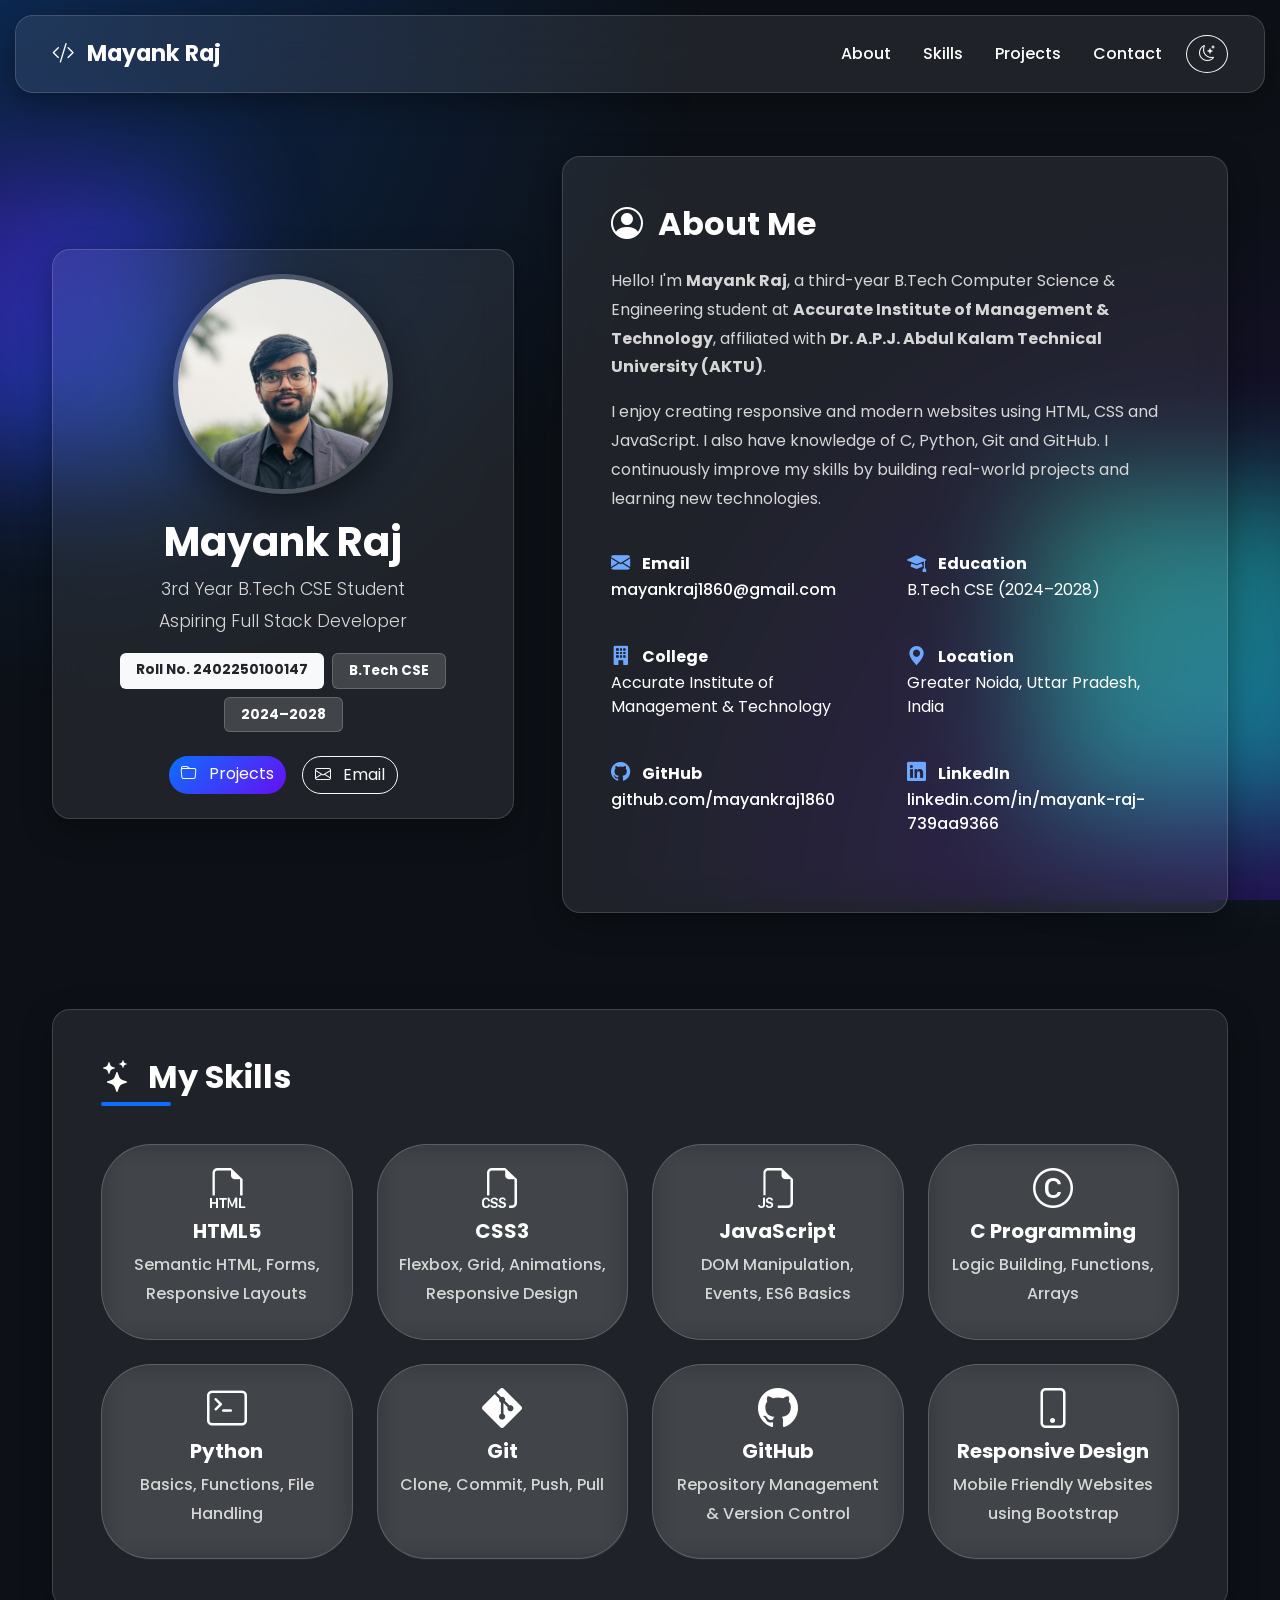
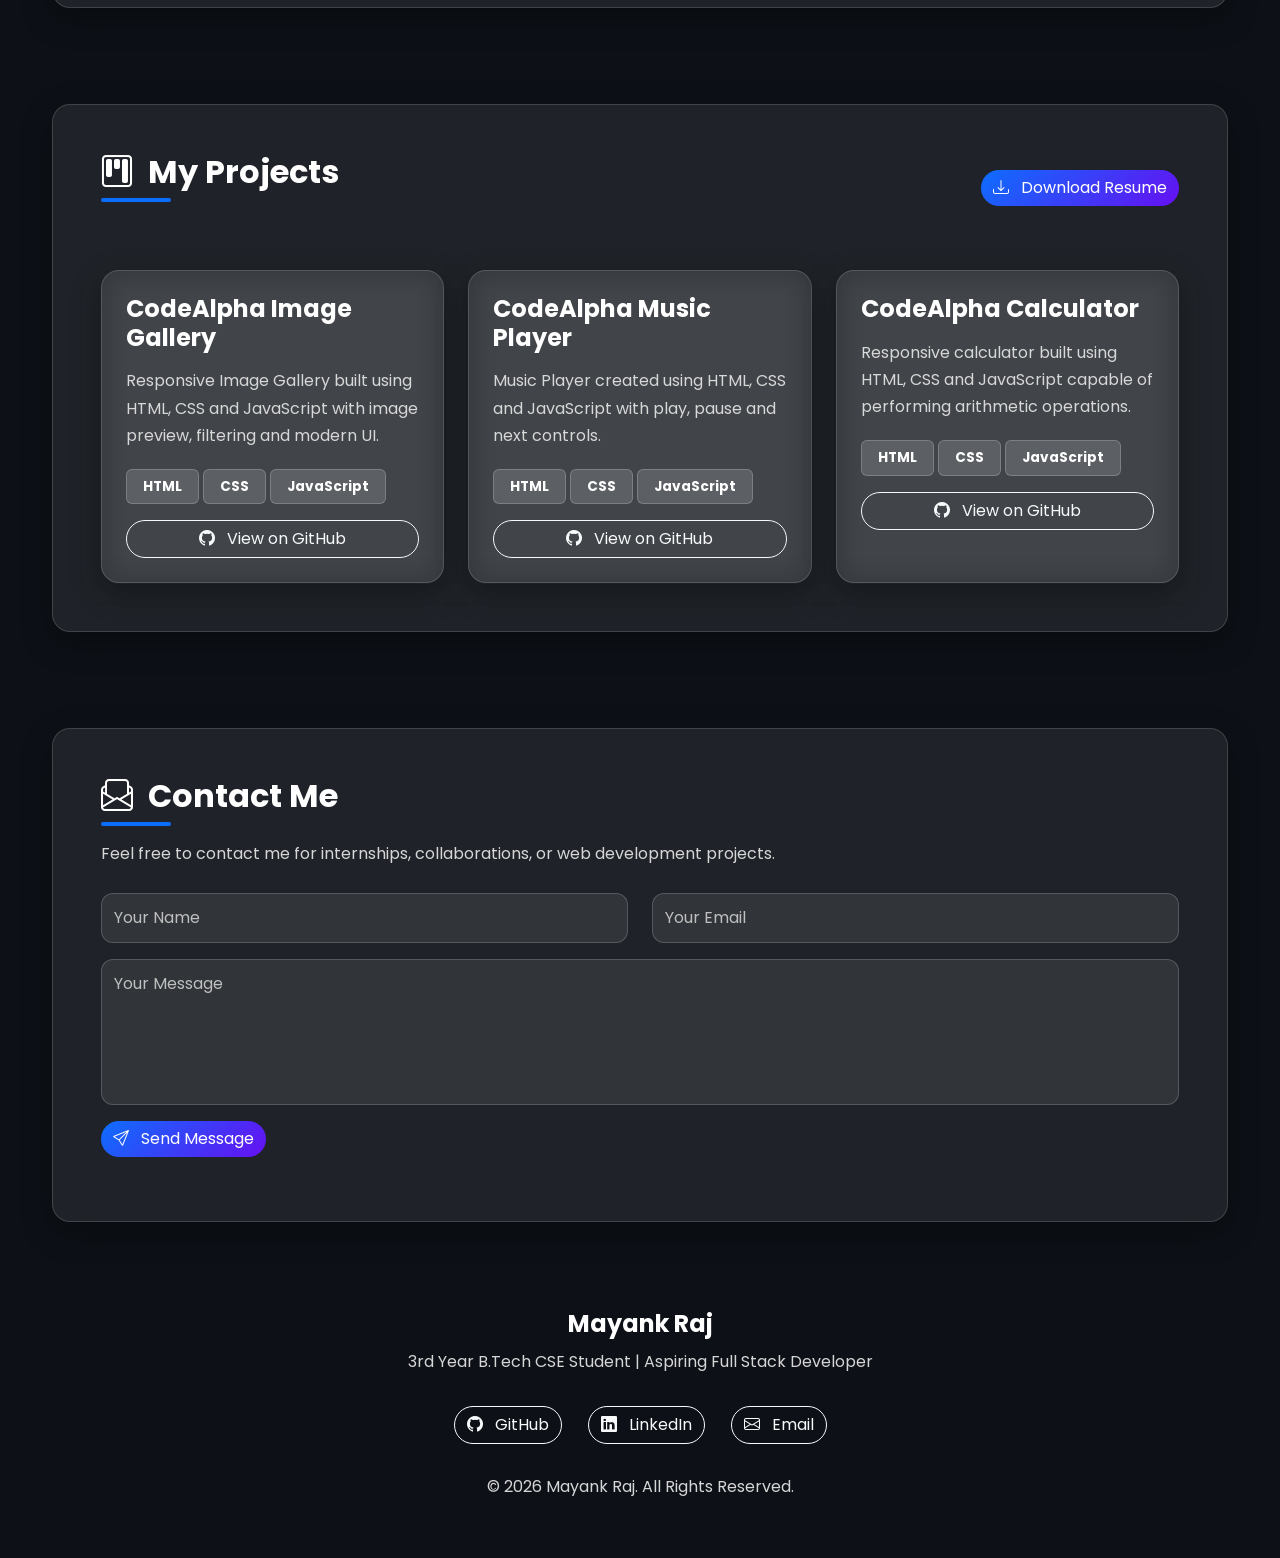
==== task1-portfolio/index.html @ ece67030 "Fix nested git repositories and upload all task files properly" ====
<!doctype html>
<html lang="en">
	<head>
		<meta charset="UTF-8" />

		<meta name="viewport" content="width=device-width, initial-scale=1.0" />

		<title>Mayank Raj | Portfolio</title>

		<!-- Bootstrap CSS -->

		<link
			href="https://cdn.jsdelivr.net/npm/bootstrap@5.3.3/dist/css/bootstrap.min.css"
			rel="stylesheet"
		/>

		<!-- Bootstrap Icons -->

		<link
			href="https://cdn.jsdelivr.net/npm/bootstrap-icons@1.11.3/font/bootstrap-icons.css"
			rel="stylesheet"
		/>

		<!-- Custom CSS -->

		<link rel="stylesheet" href="style.css" />
	</head>

	<body>
		<!-- ================= BACKGROUND ================= -->

		<div class="bg-grad"></div>

		<div class="blob blob-1"></div>

		<div class="blob blob-2"></div>

		<!-- ================= NAVBAR ================= -->

		<nav class="navbar navbar-expand-lg navbar-dark glassy py-3">
			<div class="container">
				<a class="navbar-brand fw-bold" href="#">
					<i class="bi bi-code-slash me-2"></i>

					Mayank Raj
				</a>

				<button
					class="navbar-toggler"
					type="button"
					data-bs-toggle="collapse"
					data-bs-target="#navbarNav"
				>
					<span class="navbar-toggler-icon"></span>
				</button>

				<div class="collapse navbar-collapse" id="navbarNav">
					<ul class="navbar-nav ms-auto align-items-lg-center gap-lg-3">
						<li class="nav-item">
							<a class="nav-link active" href="#about"> About </a>
						</li>

						<li class="nav-item">
							<a class="nav-link" href="#skills"> Skills </a>
						</li>

						<li class="nav-item">
							<a class="nav-link" href="#projects"> Projects </a>
						</li>

						<li class="nav-item">
							<a class="nav-link" href="#contact"> Contact </a>
						</li>

						<li class="nav-item">
							<button
								id="themeToggle"
								class="btn btn-outline-light rounded-circle"
							>
								<i class="bi bi-moon-stars"></i>
							</button>
						</li>
					</ul>
				</div>
			</div>
		</nav>

		<!-- ================= HERO ================= -->

		<header class="container py-5">
			<div class="row align-items-center g-5">
				<!-- LEFT COLUMN -->

				<div class="col-lg-5">
					<div class="profile-card glassy p-4 text-center">
						<img
							src="images/profile.jpg"
							alt="Mayank Raj"
							class="profile-img img-fluid mb-4"
						/>

						<h1>Mayank Raj</h1>

						<p class="lead">
							3rd Year B.Tech CSE Student

							<br />

							Aspiring Full Stack Developer
						</p>

						<div class="d-flex justify-content-center flex-wrap gap-2 mb-4">
							<span class="badge text-bg-light text-dark">
								Roll No. 2402250100147
							</span>

							<span class="badge glassy-badge"> B.Tech CSE </span>

							<span class="badge glassy-badge"> 2024–2028 </span>
						</div>

						<div class="d-flex justify-content-center gap-3">
							<a href="#projects" class="btn btn-primary">
								<i class="bi bi-folder me-2"></i>

								Projects
							</a>

							<a
								href="mailto:mayankraj1860@gmail.com"
								class="btn btn-outline-light"
							>
								<i class="bi bi-envelope me-2"></i>

								Email
							</a>
						</div>
					</div>
				</div>

				<!-- RIGHT COLUMN -->

				<div class="col-lg-7">
					<div id="about" class="glassy p-4 p-lg-5">
						<h2>
							<i class="bi bi-person-circle me-2"></i>

							About Me
						</h2>
						<p class="mt-4">
							Hello! I'm <strong>Mayank Raj</strong>, a third-year B.Tech
							Computer Science & Engineering student at
							<strong>Accurate Institute of Management & Technology</strong>,
							affiliated with
							<strong>Dr. A.P.J. Abdul Kalam Technical University (AKTU)</strong
							>.
						</p>

						<p>
							I enjoy creating responsive and modern websites using HTML, CSS
							and JavaScript. I also have knowledge of C, Python, Git and
							GitHub. I continuously improve my skills by building real-world
							projects and learning new technologies.
						</p>

						<div class="row mt-4">
							<div class="col-md-6 mb-3">
								<div class="info">
									<i class="bi bi-envelope-fill me-2"></i>

									<strong>Email</strong>

									<br />

									<a href="mailto:mayankraj1860@gmail.com" class="social-link">
										mayankraj1860@gmail.com
									</a>
								</div>
							</div>

							<div class="col-md-6 mb-3">
								<div class="info">
									<i class="bi bi-mortarboard-fill me-2"></i>

									<strong>Education</strong>

									<br />

									B.Tech CSE (2024–2028)
								</div>
							</div>

							<div class="col-md-6 mb-3">
								<div class="info">
									<i class="bi bi-building-fill me-2"></i>

									<strong>College</strong>

									<br />

									Accurate Institute of Management & Technology
								</div>
							</div>

							<div class="col-md-6 mb-3">
								<div class="info">
									<i class="bi bi-geo-alt-fill me-2"></i>

									<strong>Location</strong>

									<br />

									Greater Noida, Uttar Pradesh, India
								</div>
							</div>

							<div class="col-md-6 mb-3">
								<div class="info">
									<i class="bi bi-github me-2"></i>

									<strong>GitHub</strong>

									<br />

									<a
										href="https://github.com/mayankraj1860"
										target="_blank"
										class="social-link"
									>
										github.com/mayankraj1860
									</a>
								</div>
							</div>

							<div class="col-md-6 mb-3">
								<div class="info">
									<i class="bi bi-linkedin me-2"></i>

									<strong>LinkedIn</strong>

									<br />

									<a
										href="https://www.linkedin.com/in/mayank-raj-739aa9366"
										target="_blank"
										class="social-link"
									>
										linkedin.com/in/mayank-raj-739aa9366
									</a>
								</div>
							</div>
						</div>
					</div>
				</div>
			</div>
		</header>
		<!-- ================= SKILLS ================= -->

		<section id="skills" class="container py-5">
			<div class="glassy p-4 p-lg-5">
				<h2 class="mb-5">
					<i class="bi bi-stars me-2"></i>

					My Skills
				</h2>

				<div class="row g-4">
					<!-- HTML -->

					<div class="col-lg-3 col-md-6">
						<div class="skill-chip h-100 text-center">
							<i class="bi bi-filetype-html fs-1 mb-3"></i>

							<h5>HTML5</h5>

							<p>Semantic HTML, Forms, Responsive Layouts</p>
						</div>
					</div>

					<!-- CSS -->

					<div class="col-lg-3 col-md-6">
						<div class="skill-chip h-100 text-center">
							<i class="bi bi-filetype-css fs-1 mb-3"></i>

							<h5>CSS3</h5>

							<p>Flexbox, Grid, Animations, Responsive Design</p>
						</div>
					</div>

					<!-- JavaScript -->

					<div class="col-lg-3 col-md-6">
						<div class="skill-chip h-100 text-center">
							<i class="bi bi-filetype-js fs-1 mb-3"></i>

							<h5>JavaScript</h5>

							<p>DOM Manipulation, Events, ES6 Basics</p>
						</div>
					</div>

					<!-- C -->

					<div class="col-lg-3 col-md-6">
						<div class="skill-chip h-100 text-center">
							<i class="bi bi-c-circle fs-1 mb-3"></i>

							<h5>C Programming</h5>

							<p>Logic Building, Functions, Arrays</p>
						</div>
					</div>

					<!-- Python -->

					<div class="col-lg-3 col-md-6">
						<div class="skill-chip h-100 text-center">
							<i class="bi bi-terminal fs-1 mb-3"></i>

							<h5>Python</h5>

							<p>Basics, Functions, File Handling</p>
						</div>
					</div>

					<!-- Git -->

					<div class="col-lg-3 col-md-6">
						<div class="skill-chip h-100 text-center">
							<i class="bi bi-git fs-1 mb-3"></i>

							<h5>Git</h5>

							<p>Clone, Commit, Push, Pull</p>
						</div>
					</div>

					<!-- GitHub -->

					<div class="col-lg-3 col-md-6">
						<div class="skill-chip h-100 text-center">
							<i class="bi bi-github fs-1 mb-3"></i>

							<h5>GitHub</h5>

							<p>Repository Management & Version Control</p>
						</div>
					</div>

					<!-- Responsive -->

					<div class="col-lg-3 col-md-6">
						<div class="skill-chip h-100 text-center">
							<i class="bi bi-phone fs-1 mb-3"></i>

							<h5>Responsive Design</h5>

							<p>Mobile Friendly Websites using Bootstrap</p>
						</div>
					</div>
				</div>
			</div>
		</section>
		<!-- ================= PROJECTS ================= -->

		<section id="projects" class="container py-5">
			<div class="glassy p-4 p-lg-5">
				<div
					class="d-flex justify-content-between align-items-center flex-wrap mb-5"
				>
					<h2>
						<i class="bi bi-kanban me-2"></i>

						My Projects
					</h2>

					<a href="resume.pdf" download class="btn btn-primary">
						<i class="bi bi-download me-2"></i>

						Download Resume
					</a>
				</div>

				<div class="row g-4">
					<!-- Project 1 -->

					<div class="col-lg-4">
						<div class="project-card glassy h-100 p-4">
							<h4>CodeAlpha Image Gallery</h4>

							<p>
								Responsive Image Gallery built using HTML, CSS and JavaScript
								with image preview, filtering and modern UI.
							</p>

							<div class="mb-3">
								<span class="badge glassy-badge">HTML</span>

								<span class="badge glassy-badge">CSS</span>

								<span class="badge glassy-badge">JavaScript</span>
							</div>

							<a
								href="https://github.com/mayankraj1860"
								target="_blank"
								class="btn btn-outline-light w-100"
							>
								<i class="bi bi-github me-2"></i>

								View on GitHub
							</a>
						</div>
					</div>

					<!-- Project 2 -->

					<div class="col-lg-4">
						<div class="project-card glassy h-100 p-4">
							<h4>CodeAlpha Music Player</h4>

							<p>
								Music Player created using HTML, CSS and JavaScript with play,
								pause and next controls.
							</p>

							<div class="mb-3">
								<span class="badge glassy-badge">HTML</span>

								<span class="badge glassy-badge">CSS</span>

								<span class="badge glassy-badge">JavaScript</span>
							</div>

							<a
								href="https://github.com/mayankraj1860"
								target="_blank"
								class="btn btn-outline-light w-100"
							>
								<i class="bi bi-github me-2"></i>

								View on GitHub
							</a>
						</div>
					</div>

					<!-- Project 3 -->

					<div class="col-lg-4">
						<div class="project-card glassy h-100 p-4">
							<h4>CodeAlpha Calculator</h4>

							<p>
								Responsive calculator built using HTML, CSS and JavaScript
								capable of performing arithmetic operations.
							</p>

							<div class="mb-3">
								<span class="badge glassy-badge">HTML</span>

								<span class="badge glassy-badge">CSS</span>

								<span class="badge glassy-badge">JavaScript</span>
							</div>

							<a
								href="https://github.com/mayankraj1860"
								target="_blank"
								class="btn btn-outline-light w-100"
							>
								<i class="bi bi-github me-2"></i>

								View on GitHub
							</a>
						</div>
					</div>
				</div>
			</div>
		</section>
		<!-- ================= CONTACT ================= -->

		<section id="contact" class="container py-5">
			<div class="glassy p-4 p-lg-5">
				<h2 class="mb-4">
					<i class="bi bi-envelope-paper me-2"></i>

					Contact Me
				</h2>

				<p class="mb-4">
					Feel free to contact me for internships, collaborations, or web
					development projects.
				</p>

				<form onsubmit="handleSubmit(event)">
					<div class="row">
						<div class="col-md-6 mb-3">
							<input
								type="text"
								class="form-control glass-input"
								placeholder="Your Name"
								required
							/>
						</div>

						<div class="col-md-6 mb-3">
							<input
								type="email"
								class="form-control glass-input"
								placeholder="Your Email"
								required
							/>
						</div>
					</div>

					<div class="mb-3">
						<textarea
							rows="5"
							class="form-control glass-input"
							placeholder="Your Message"
							required
						></textarea>
					</div>

					<button class="btn btn-primary">
						<i class="bi bi-send me-2"></i>

						Send Message
					</button>

					<p id="formMsg" class="mt-3"></p>
				</form>
			</div>
		</section>

		<!-- ================= FOOTER ================= -->

		<footer>
			<div class="container">
				<h4>Mayank Raj</h4>

				<p>3rd Year B.Tech CSE Student | Aspiring Full Stack Developer</p>

				<div class="d-flex justify-content-center flex-wrap gap-3 my-4">
					<a
						href="https://github.com/mayankraj1860"
						target="_blank"
						class="btn btn-outline-light"
					>
						<i class="bi bi-github me-2"></i>

						GitHub
					</a>

					<a
						href="https://www.linkedin.com/in/mayank-raj-739aa9366"
						target="_blank"
						class="btn btn-outline-light"
					>
						<i class="bi bi-linkedin me-2"></i>

						LinkedIn
					</a>

					<a
						href="mailto:mayankraj1860@gmail.com"
						class="btn btn-outline-light"
					>
						<i class="bi bi-envelope me-2"></i>

						Email
					</a>
				</div>

				<p>© 2026 Mayank Raj. All Rights Reserved.</p>
			</div>
		</footer>

		<!-- Bootstrap JS -->

		<script src="https://cdn.jsdelivr.net/npm/bootstrap@5.3.3/dist/js/bootstrap.bundle.min.js"></script>

		<!-- Custom JS -->

		<script src="app.js"></script>
	</body>
</html>
---- task1-portfolio/style.css ----
/*==================================================
        GOOGLE FONT
==================================================*/

@import url("https://fonts.googleapis.com/css2?family=Poppins:wght@300;400;500;600;700;800&display=swap");

/*==================================================
        ROOT COLORS
==================================================*/

:root {
	--bg-color: #0d1117;
	--card-bg: rgba(255, 255, 255, 0.08);

	--primary: #0d6efd;
	--secondary: #6610f2;

	--text: #ffffff;
	--text-light: #d6d6d6;

	--border: rgba(255, 255, 255, 0.15);

	--shadow: 0 10px 30px rgba(0, 0, 0, 0.35);
}

/*==================================================
        RESET
==================================================*/

* {
	margin: 0;
	padding: 0;
	box-sizing: border-box;
}

html {
	scroll-behavior: smooth;
}

body {
	font-family: "Poppins", sans-serif;

	background: var(--bg-color);

	color: var(--text);

	overflow-x: hidden;

	transition: 0.4s;
}

/*==================================================
        BACKGROUND
==================================================*/

.bg-grad {
	position: fixed;

	inset: 0;

	z-index: -3;

	background:
		radial-gradient(
			circle at top left,
			rgba(13, 110, 253, 0.25),
			transparent 45%
		),
		radial-gradient(
			circle at bottom right,
			rgba(102, 16, 242, 0.25),
			transparent 45%
		);
}

.blob {
	position: fixed;

	filter: blur(60px);

	opacity: 0.55;

	z-index: -2;

	animation: float 18s ease-in-out infinite;
}

.blob-1 {
	width: 280px;

	height: 280px;

	left: -80px;

	top: 20%;

	background: linear-gradient(135deg, #6610f2, #0d6efd);
}

.blob-2 {
	width: 320px;

	height: 320px;

	right: -80px;

	bottom: 10%;

	background: linear-gradient(135deg, #20c997, #0dcaf0);

	animation-delay: -5s;
}

@keyframes float {
	0%,
	100% {
		transform: translateY(0);
	}

	50% {
		transform: translateY(-20px) translateX(12px) rotate(4deg);
	}
}

/*==================================================
        GLASS EFFECT
==================================================*/

.glassy {
	background: var(--card-bg);

	border: 1px solid var(--border);

	border-radius: 18px;

	backdrop-filter: blur(18px);

	-webkit-backdrop-filter: blur(18px);

	box-shadow: var(--shadow);
}

.glassy-badge {
	background: rgba(255, 255, 255, 0.15);

	border: 1px solid rgba(255, 255, 255, 0.2);

	color: #fff;

	padding: 8px 15px;
}

/*==================================================
        CONTAINER
==================================================*/

.container {
	max-width: 1200px;
}

/*==================================================
        SECTION
==================================================*/

section {
	padding: 80px 0;
}

h1,
h2,
h3,
h4,
h5 {
	font-weight: 700;
}

p {
	color: var(--text-light);

	line-height: 1.8;
}
/*==================================================
        NAVBAR
==================================================*/

.navbar {
	margin: 15px;

	border-radius: 18px;
}

.navbar-brand {
	font-size: 1.4rem;

	font-weight: 700;
}

.nav-link {
	color: #ffffff !important;

	transition: 0.3s;

	font-weight: 500;
}

.nav-link:hover {
	color: #6ea8fe !important;
}

.nav-link.active {
	color: #0d6efd !important;
}

/*==================================================
        PROFILE CARD
==================================================*/

.profile-card {
	transition: 0.35s;
}

.profile-card:hover {
	transform: translateY(-8px);
}

.profile-img {
	width: 220px;

	height: 220px;

	border-radius: 50%;

	object-fit: cover;

	border: 5px solid rgba(255, 255, 255, 0.2);

	box-shadow: 0 15px 35px rgba(0, 0, 0, 0.4);
}

/*==================================================
        HERO
==================================================*/

header {
	min-height: 85vh;

	display: flex;

	align-items: center;
}

.lead {
	color: #d8d8d8;

	font-size: 1.1rem;
}

/*==================================================
        BUTTONS
==================================================*/

.btn {
	transition: 0.3s;

	border-radius: 50px;
}

.btn-primary {
	border: none;

	background: linear-gradient(135deg, #0d6efd, #6610f2);
}

.btn-primary:hover {
	transform: translateY(-3px);

	box-shadow: 0 10px 25px rgba(13, 110, 253, 0.35);
}

.btn-outline-light:hover {
	background: #fff;

	color: #111;
}

/*==================================================
        ABOUT
==================================================*/

.info {
	padding: 12px 0;

	color: #ffffff;
}

.info i {
	color: #6ea8fe;

	font-size: 1.2rem;
}

.info a {
	color: #fff;

	text-decoration: none;
}

.info a:hover {
	color: #6ea8fe;
}

/*==================================================
        BADGES
==================================================*/

.badge {
	font-size: 0.85rem;

	padding: 10px 16px;
}

/*==================================================
        SECTION TITLE
==================================================*/

section h2 {
	margin-bottom: 30px;

	position: relative;
}

section h2::after {
	content: "";

	width: 70px;

	height: 4px;

	background: #0d6efd;

	position: absolute;

	left: 0;

	bottom: -10px;

	border-radius: 10px;
}

/*==================================================
        SKILLS
==================================================*/

.skill-chip {
	padding: 14px 18px;

	border-radius: 50px;

	text-align: center;

	cursor: pointer;

	background: rgba(255, 255, 255, 0.08);

	border: 1px solid rgba(255, 255, 255, 0.18);

	backdrop-filter: blur(12px);

	transition: 0.35s;

	font-weight: 500;
}

.skill-chip:hover {
	transform: translateY(-5px);

	background: linear-gradient(135deg, #0d6efd, #6610f2);

	color: #fff;

	box-shadow: 0 10px 25px rgba(13, 110, 253, 0.35);
}
/*==================================================
        PROJECTS
==================================================*/

.project-card {
	height: 100%;

	padding: 25px;

	border-radius: 18px;

	background: rgba(255, 255, 255, 0.08);

	border: 1px solid rgba(255, 255, 255, 0.15);

	backdrop-filter: blur(15px);

	transition: 0.35s;
}

.project-card:hover {
	transform: translateY(-8px);

	box-shadow: 0 15px 35px rgba(0, 0, 0, 0.35);
}

.project-card h4 {
	margin-bottom: 15px;

	color: #fff;
}

.project-card p {
	color: #d8d8d8;

	margin-bottom: 20px;

	line-height: 1.7;
}

/*==================================================
        CONTACT FORM
==================================================*/

.form-label {
	color: #fff;

	font-weight: 500;
}

.glass-input {
	background: rgba(255, 255, 255, 0.08);

	border: 1px solid rgba(255, 255, 255, 0.18);

	color: #fff;

	border-radius: 12px;

	padding: 12px;

	transition: 0.3s;
}

.glass-input::placeholder {
	color: #bfbfbf;
}

.glass-input:focus {
	background: rgba(255, 255, 255, 0.12);

	color: #fff;

	border-color: #0d6efd;

	box-shadow: none;
}

textarea {
	resize: none;
}

/*==================================================
        FOOTER
==================================================*/

footer {
	padding: 40px 0;

	text-align: center;

	color: #cfcfcf;
}

footer h4 {
	color: #fff;

	margin-bottom: 10px;
}

footer a {
	margin: 5px;
}

/*==================================================
        THEME BUTTON
==================================================*/

#themeToggle {
	transition: 0.3s;
}

#themeToggle:hover {
	transform: rotate(20deg);
}

/*==================================================
        SCROLLBAR
==================================================*/

::-webkit-scrollbar {
	width: 10px;
}

::-webkit-scrollbar-track {
	background: #111827;
}

::-webkit-scrollbar-thumb {
	background: #0d6efd;

	border-radius: 20px;
}

::-webkit-scrollbar-thumb:hover {
	background: #5f9dff;
}

/*==================================================
        RESPONSIVE
==================================================*/

@media (max-width: 992px) {
	.profile-card {
		margin-bottom: 35px;
	}
}

@media (max-width: 768px) {
	.profile-img {
		width: 180px;

		height: 180px;
	}

	.navbar {
		margin: 8px;
	}

	.project-card {
		margin-bottom: 20px;
	}

	.btn {
		width: 100%;

		margin-top: 10px;
	}
}

@media (max-width: 576px) {
	h1 {
		font-size: 1.9rem;
	}

	.lead {
		font-size: 1rem;
	}

	.skill-chip {
		font-size: 0.9rem;

		padding: 12px;
	}
}
/*==================================================
                LIGHT MODE
==================================================*/

body.light-mode {
	--bg-color: #f5f7ff;
	--card-bg: rgba(255, 255, 255, 0.82);

	--text: #111827;
	--text-light: #4b5563;

	--border: rgba(0, 0, 0, 0.08);

	background: #f5f7ff;

	color: var(--text);
}

/* Background */

body.light-mode .bg-grad {
	background:
		radial-gradient(
			circle at top left,
			rgba(59, 130, 246, 0.18),
			transparent 45%
		),
		radial-gradient(
			circle at bottom right,
			rgba(139, 92, 246, 0.18),
			transparent 45%
		);
}

body.light-mode .blob {
	opacity: 0.22;
}

/* Glass Cards */

body.light-mode .glassy,
body.light-mode .project-card {
	background: rgba(255, 255, 255, 0.82);

	border: 1px solid rgba(0, 0, 0, 0.08);

	color: #111827;
}

/* Heading */

body.light-mode h1,
body.light-mode h2,
body.light-mode h3,
body.light-mode h4,
body.light-mode h5,
body.light-mode h6 {
	color: #111827 !important;
}

/* Paragraph */

body.light-mode p {
	color: #4b5563 !important;
}

body.light-mode .lead {
	color: #374151 !important;
}

/* Navbar */

body.light-mode .navbar {
	background: rgba(255, 255, 255, 0.88);
}

body.light-mode .navbar-brand {
	color: #111827 !important;
}

body.light-mode .nav-link {
	color: #374151 !important;
}

body.light-mode .nav-link:hover {
	color: #0d6efd !important;
}

/* About */

body.light-mode .info {
	color: #111827;
}

body.light-mode .info a {
	color: #111827;
}

body.light-mode .info a:hover {
	color: #0d6efd;
}

/* Skills */

body.light-mode .skill-chip {
	background: #ffffff;

	color: #111827;

	border: 1px solid #d1d5db;
}

body.light-mode .skill-chip:hover {
	background: linear-gradient(135deg, #0d6efd, #6610f2);

	color: #ffffff;
}

/* Badges */

body.light-mode .glassy-badge {
	background: #0d6efd;

	color: #ffffff;

	border: none;
}

body.light-mode .badge.text-bg-light {
	background: #111827 !important;

	color: #ffffff !important;
}

/* Buttons */

body.light-mode .btn-outline-light {
	color: #111827;

	border: 1px solid #111827;
}

body.light-mode .btn-outline-light:hover {
	background: #111827;

	color: #ffffff;
}

/* Contact */

body.light-mode .glass-input {
	background: #ffffff;

	color: #111827;

	border: 1px solid #d1d5db;
}

body.light-mode .glass-input::placeholder {
	color: #6b7280;
}

body.light-mode .glass-input:focus {
	border-color: #0d6efd;

	color: #111827;

	background: #ffffff;
}

/* Footer */

body.light-mode footer {
	color: #4b5563;
}

body.light-mode footer h4 {
	color: #111827;
}

/* Scrollbar */

body.light-mode::-webkit-scrollbar-track {
	background: #e5e7eb;
}

body.light-mode::-webkit-scrollbar-thumb {
	background: #0d6efd;
}

/* Smooth Transition */

body,
.navbar,
.glassy,
.project-card,
.skill-chip,
.glass-input,
.btn,
.nav-link,
.info,
footer {
	transition: 0.35s ease;
}

.nav-link.active {
	color: #0d6efd;
	font-weight: 600;
}

/* ===============================
        Social Links
================================ */

.social-link {
	color: #ffffff;

	text-decoration: none;

	font-weight: 500;

	transition: 0.3s;
}

.social-link:hover {
	color: #0d6efd;
}

/* Light Mode */

body.light-mode .social-link {
	color: #111827;
}

body.light-mode .social-link:hover {
	color: #0d6efd;
}
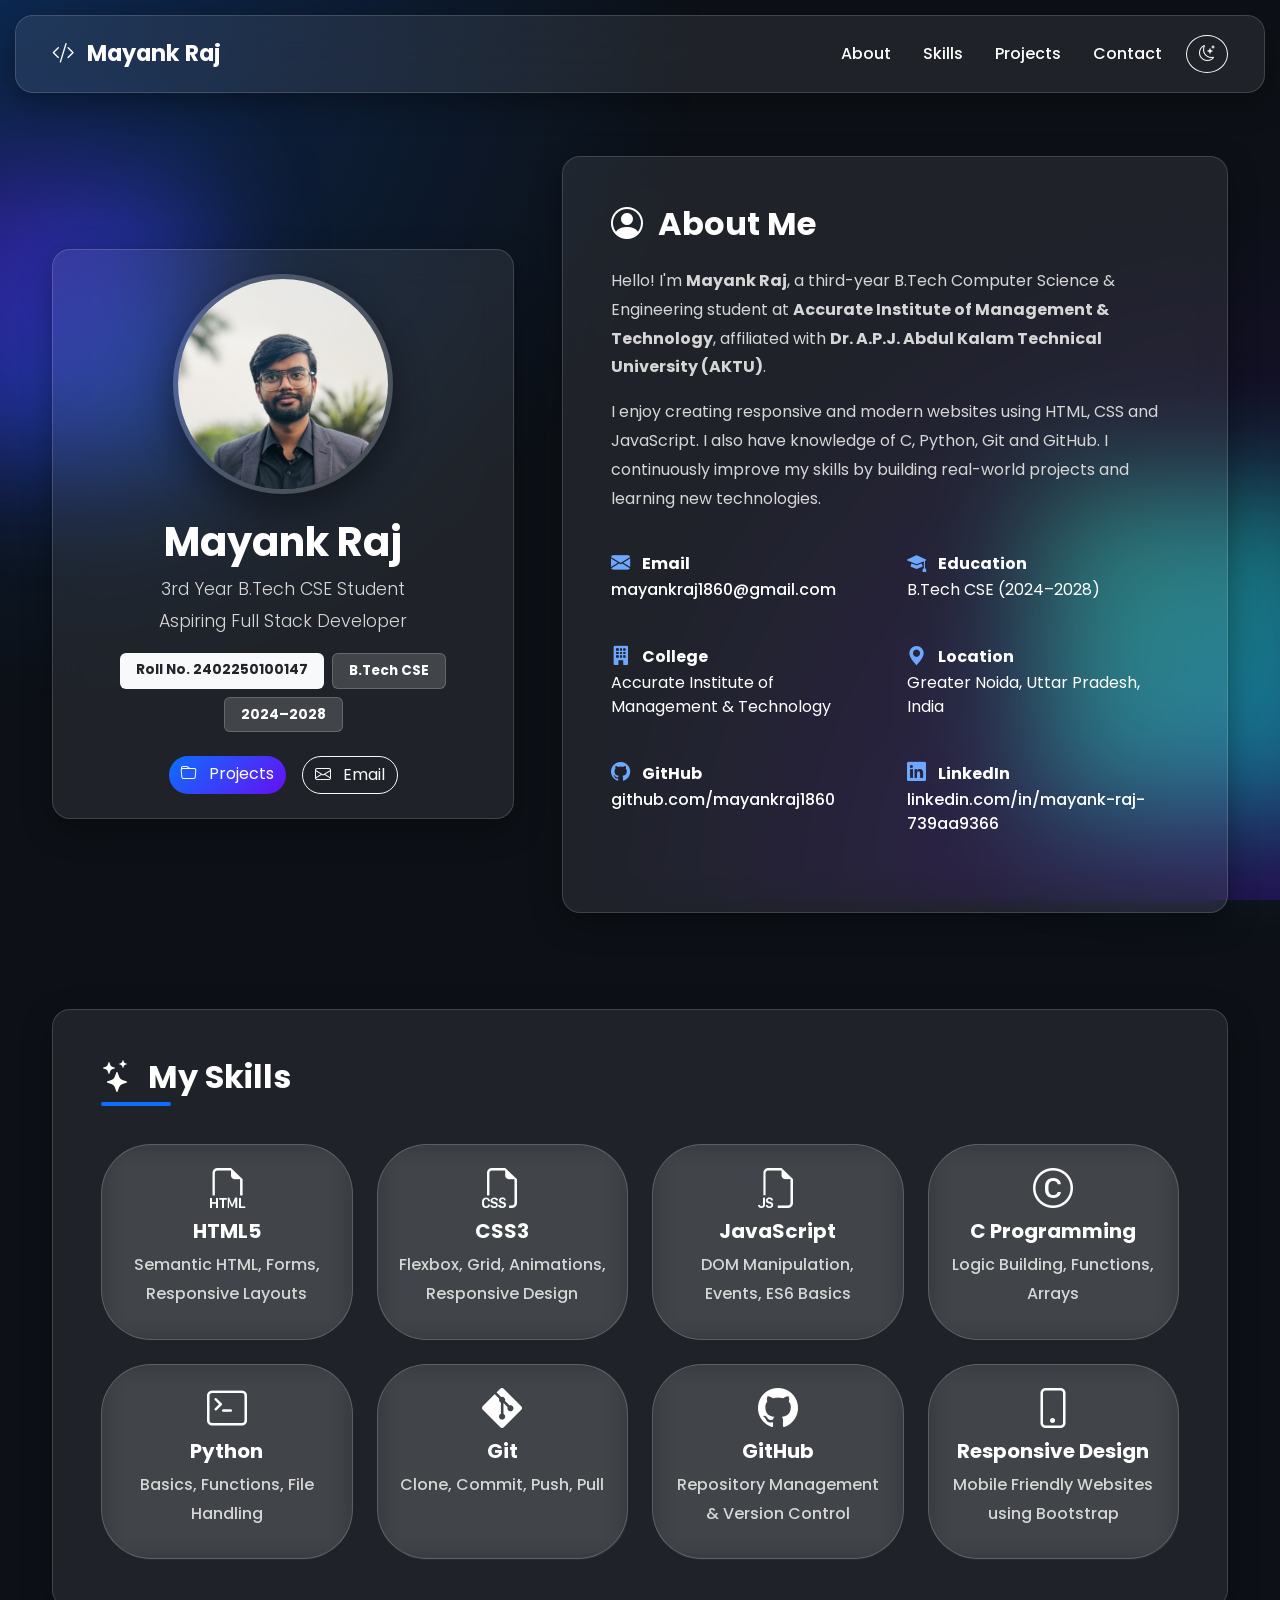
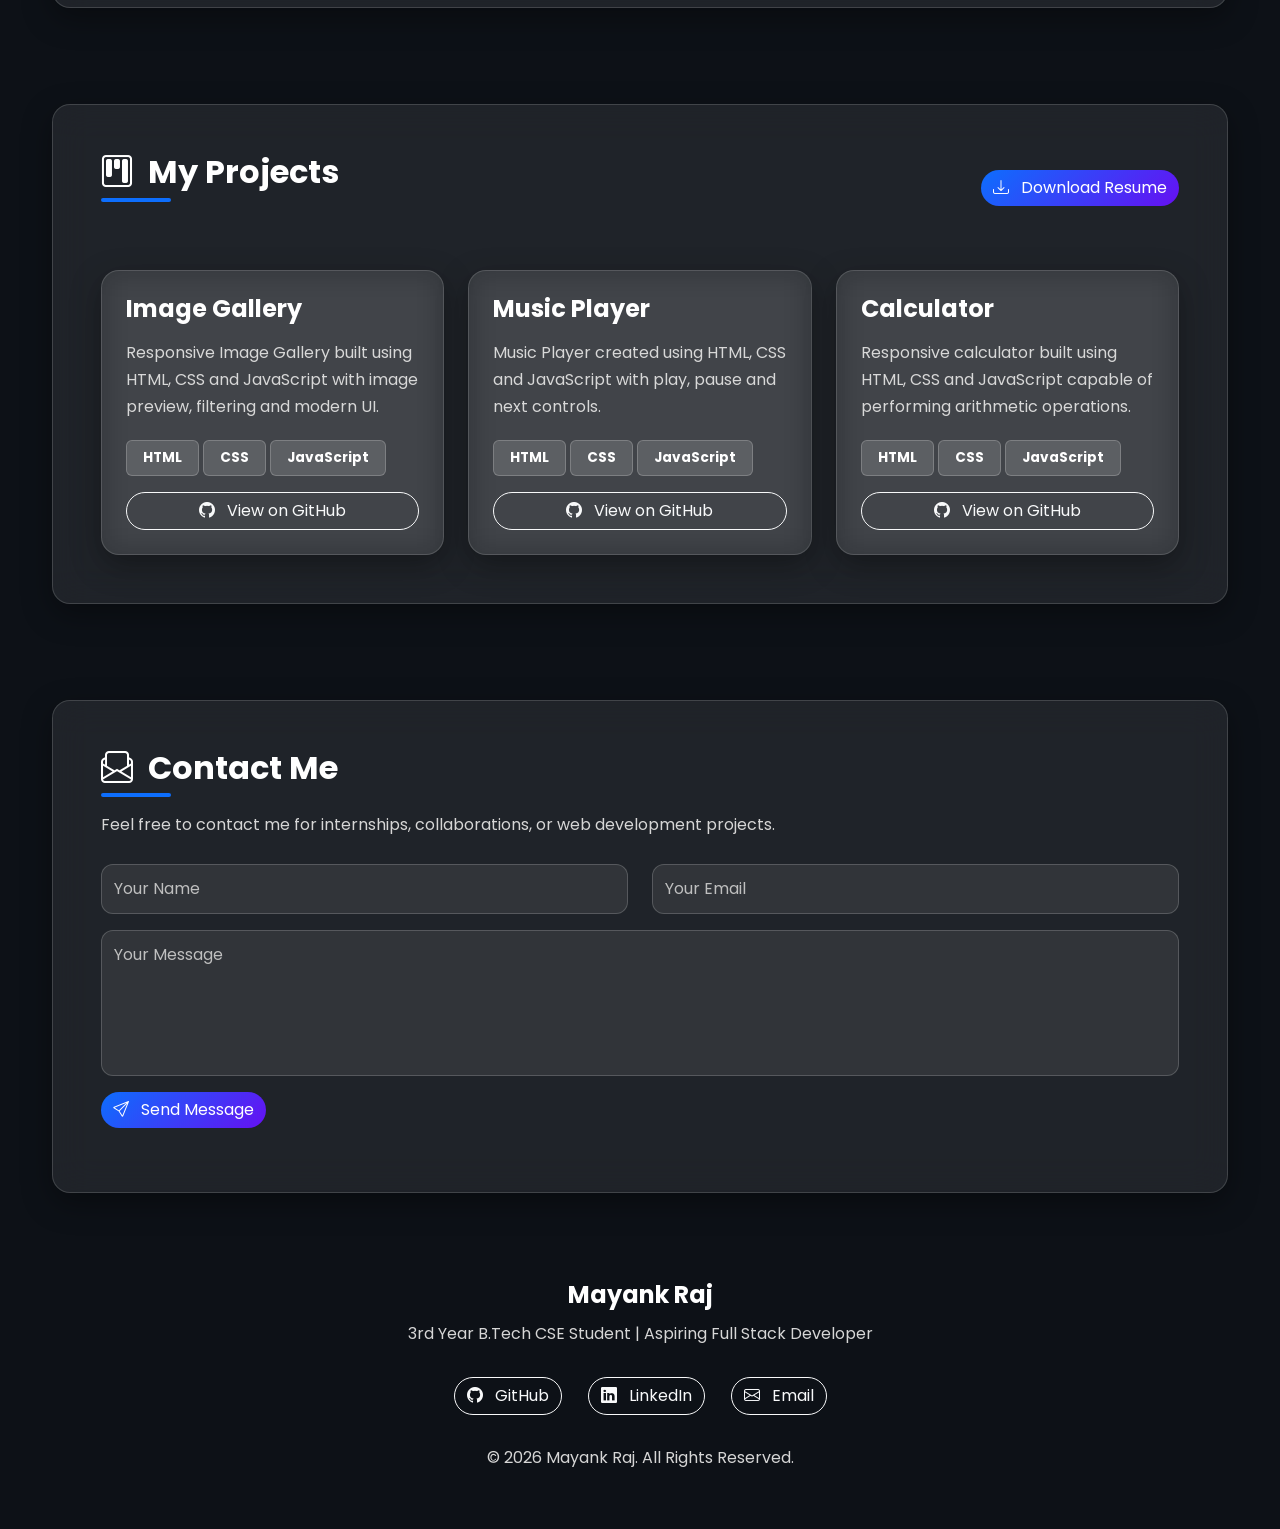
==== commit c37799a3: "Add internspark task files and pdfs" ====
--- a/task1-portfolio/index.html
+++ b/task1-portfolio/index.html
@@ -388,7 +388,7 @@
 
 					<div class="col-lg-4">
 						<div class="project-card glassy h-100 p-4">
-							<h4>CodeAlpha Image Gallery</h4>
+							<h4>Image Gallery</h4>
 
 							<p>
 								Responsive Image Gallery built using HTML, CSS and JavaScript
@@ -419,7 +419,7 @@
 
 					<div class="col-lg-4">
 						<div class="project-card glassy h-100 p-4">
-							<h4>CodeAlpha Music Player</h4>
+							<h4>Music Player</h4>
 
 							<p>
 								Music Player created using HTML, CSS and JavaScript with play,
@@ -450,7 +450,7 @@
 
 					<div class="col-lg-4">
 						<div class="project-card glassy h-100 p-4">
-							<h4>CodeAlpha Calculator</h4>
+							<h4>Calculator</h4>
 
 							<p>
 								Responsive calculator built using HTML, CSS and JavaScript
